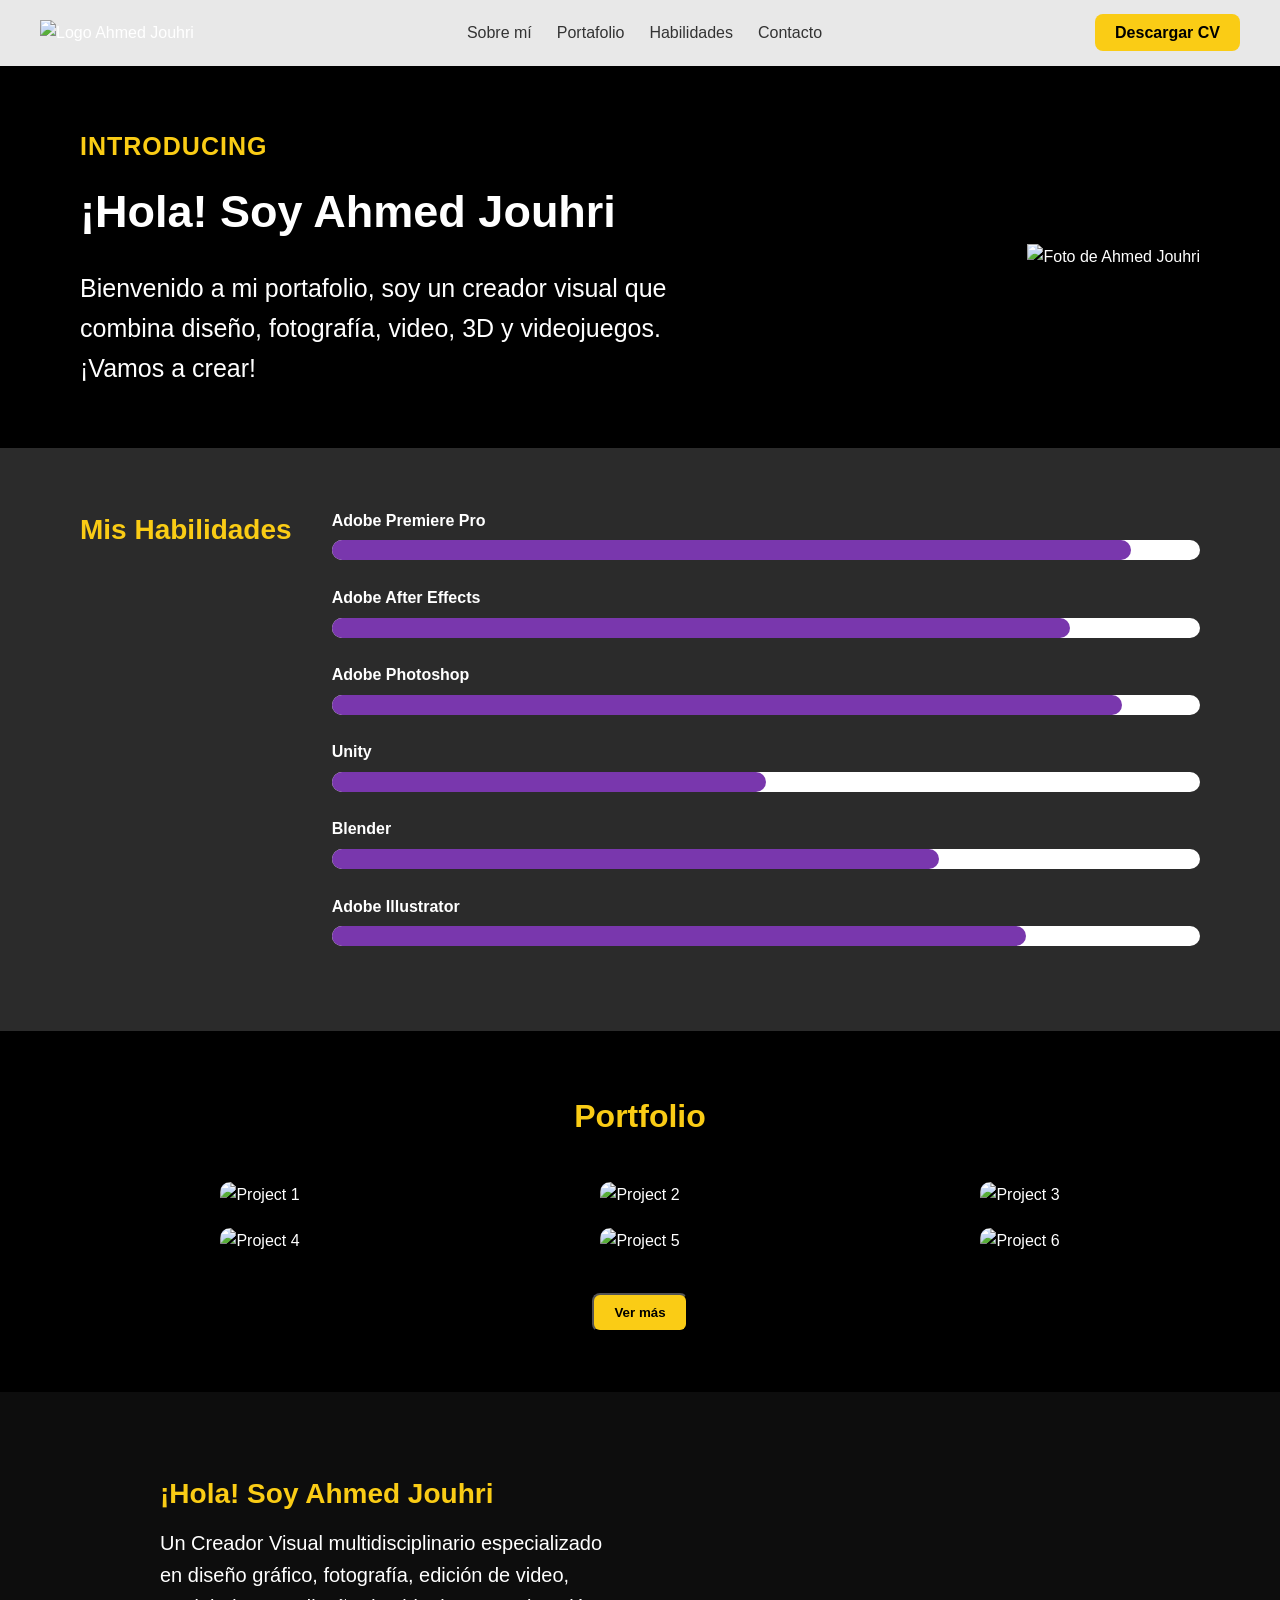
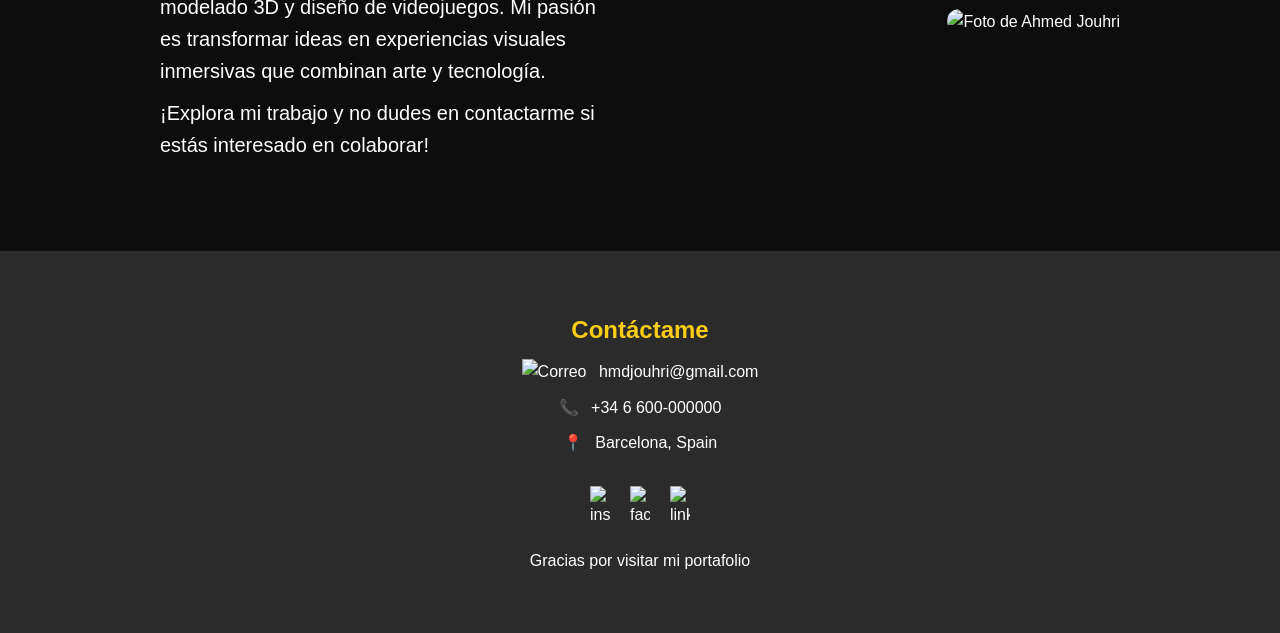
==== index.html @ b2fc61be "mi portfolio" ====
<!DOCTYPE html>
<html lang="es">
<head>
  <meta charset="UTF-8">
  <meta name="viewport" content="width=device-width, initial-scale=1.0">
  <title>Ahmed Jouhri | Portfolio</title>
  <link rel="stylesheet" href="style.css">
</head>
<body>

<header>
  <div class="logo-container">
    <img src="src/Logo Ahmed.png" alt="Logo Ahmed Jouhri" width="120">
  </div>

  <nav class="menu">
    <ul>
      <li><a href="#about">Sobre mí</a></li>
      <li><a href="#portfolio">Portafolio</a></li>
      <li><a href="#skills">Habilidades</a></li>
      <li><a href="#contact">Contacto</a></li>
    </ul>
  </nav>

  <div class="cv-download">
    <a href="src/ahmedjouhriCV.pdf" class="boton-cv" target="_blank">Descargar CV</a>
  </div>
</header>

<section class="hero">
  <div class="hero-text">
    <p class="small-title">Introducing</p>
    <h1>¡Hola! Soy Ahmed Jouhri</h1>
    <p>
      Bienvenido a mi portafolio, soy un creador visual que combina diseño, fotografía, video, 3D y videojuegos. ¡Vamos a crear!
    </p>
  </div>

  <div class="hero-img">
    <img src="src/ahmedFoto.png" alt="Foto de Ahmed Jouhri" width="1000px">
  </div>
</section>

<section id="skills">
  <div class="left">
    <h2>Mis Habilidades</h2>
  </div>

  <div class="right">
    <div class="skill"><span>Adobe Premiere Pro</span><progress value="92" max="100">92%</progress></div>
    <div class="skill"><span>Adobe After Effects</span><progress value="85" max="100">85%</progress></div>
    <div class="skill"><span>Adobe Photoshop</span><progress value="91" max="100">91%</progress></div>
    <div class="skill"><span>Unity</span><progress value="50" max="100">50%</progress></div>
    <div class="skill"><span>Blender</span><progress value="70" max="100">70%</progress></div>
    <div class="skill"><span>Adobe Illustrator</span><progress value="80" max="100">80%</progress></div>
  </div>
</section>

<section id="portfolio">
  <h2>Portfolio</h2>
  <div class="gallery">
    <div class="project"><img src="src/project1.png" alt="Project 1"></div>
    <div class="project"><img src="src/project2.png" alt="Project 2"></div>
    <div class="project"><img src="src/project3.png" alt="Project 3"></div>
    <div class="project"><img src="src/project4.png" alt="Project 4"></div>
    <div class="project"><img src="src/project5.png" alt="Project 5"></div>
    <div class="project"><img src="src/project6.png" alt="Project 6"></div>
  </div>

  <div class="view-more">
    <button>Ver más</button>
  </div>
</section>

<section id="presentacion">
  <div class="presentacion-container">
    <div class="presentacion-texto">
      <h2>¡Hola! Soy Ahmed Jouhri</h2>
      <p>
        Un Creador Visual multidisciplinario especializado en diseño gráfico, fotografía, edición de video, modelado 3D y diseño de videojuegos. Mi pasión es transformar ideas en experiencias visuales inmersivas que combinan arte y tecnología.
      </p>
      <p>
        ¡Explora mi trabajo y no dudes en contactarme si estás interesado en colaborar!
      </p>
    </div>

    <div class="presentacion-imagen">
      <img src="src/AhmedFoto2.jpg" alt="Foto de Ahmed Jouhri" width="350px"> 
    </div>
  </div>
</section>

<section id="contacto">
  <h2>Contáctame</h2>

  <div class="info-contacto">
    <div class="item-contacto">
      <img src="src/email.png" alt="Correo" width="20"> hmdjouhri@gmail.com
    </div>
    <div class="item-contacto"><span>📞</span> +34 6 600-000000</div>
    <div class="item-contacto"><span>📍</span> Barcelona, Spain</div>
  </div>

  <div class="redes-sociales">
    <img src="src/instagram.png" alt="instagram" width="20">
    <img src="src/facebook.png" alt="facebook" width="20">
    <img src="src/linkedin.png" alt="linkedin" width="20">   
  </div>

  <p class="gracias">Gracias por visitar mi portafolio</p>
</section>

</body>
</html>
---- style.css ----
* {
  margin: 0;
  padding: 0;
  box-sizing: border-box;
}

body {
  background-color: #0d0d0d;
  color: #ffffff;
  font-family: 'Poppins', sans-serif;
  line-height: 1.6;
}

a {
  color: inherit;
  text-decoration: none;
}

h1, h2, h3 {
  font-weight: 600;
  margin-bottom: 10px;
}

h2 {
  color: #facc15;
}

button, .boton-cv {
  background-color: #facc15;
  color: #000;
  padding: 10px 20px;
  font-weight: bold;
  cursor: pointer;
  border-radius: 8px;
}

header {
  display: flex;
  justify-content: space-between;
  align-items: center;
  padding: 20px 40px;
  background-color: #E8E8E8;
  box-shadow: 0 2px 8px rgba(0, 0, 0, 0.1);
  position: sticky;
  top: 0;
  z-index: 1000;
}

.logo-container img {
  height: 50px;
  object-fit: contain;
}

.menu ul {
  list-style: none;
  display: flex;
  gap: 25px;
}

.menu ul li a {
  color: #333;
  font-weight: 500;
  transition: color 0.3s ease;
}

.menu ul li a:hover {
  color: #facc15;
}

.hero {
  display: flex;
  align-items: center;
  justify-content: space-between;
  padding: 60px 80px;
  background-color: black;
}

.hero-text {
  max-width: 600px;
}

.hero-text .small-title {
  color: #facc15;
  font-weight: bold;
  text-transform: uppercase;
  margin-bottom: 10px;
  letter-spacing: 1px;
}

.hero-text h1 {
  font-size: 45px;
  margin-bottom: 20px;
  color: white;
}

.hero-text p {
  font-size: 25px;
  line-height: 1.6;
  color: white;
}

#skills {
  display: flex;
  justify-content: space-between;
  align-items: flex-start;
  gap: 40px;
  padding: 60px 80px;
  background-color: #2B2B2B;
}

#skills .left h2 {
  font-size: 28px;
  margin-bottom: 10px;
}

#skills .right {
  flex: 1;
}

.skill {
  margin-bottom: 20px;
}

.skill span {
  display: block;
  font-weight: bold;
  margin-bottom: 6px;
  color: white;
}

.skill progress {
  width: 100%;
  height: 20px;
  appearance: none;
}

.skill progress::-webkit-progress-bar {
  background-color: white;
  border-radius: 10px;
}

.skill progress::-webkit-progress-value {
  background-color: #7937AD;
  border-radius: 10px;
}

#portfolio {
  padding: 60px 80px;
  background-color: black;
  text-align: center;
}

#portfolio h2 {
  font-size: 32px;
  margin-bottom: 40px;
}

.gallery {
  display: grid;
  grid-template-columns: repeat(3, 1fr);
  gap: 20px;
  margin-bottom: 40px;
  max-width: 1500px;
  margin-left: auto;
  margin-right: auto;
}

.gallery .project img {
  width: 100%;
  height: auto;
  border-radius: 10px;
  box-shadow: 0 4px 10px rgba(0, 0, 0, 0.1);
}

.presentacion-container {
  display: flex;
  align-items: center;
  justify-content: space-between;
  gap: 40px;
  max-width: 1000px;
  margin: 60px auto;
  padding: 20px;
}

.presentacion-texto {
  flex: 1;
}

.presentacion-texto h2 {
  font-size: 28px;
  margin-bottom: 10px;
}

.presentacion-texto p {
  font-size: 20px;
  line-height: 1.6;
  margin-bottom: 10px;
}

.presentacion-imagen {
  flex: 1;
  text-align: right;
}

.presentacion-imagen img {
  max-width: 100%;
  height: auto;
  border-radius: 12px;
  box-shadow: 0 4px 12px rgba(0, 0, 0, 0.1);
}

#contacto {
  background-color: #2B2B2B;
  padding: 60px 20px;
  text-align: center;
}

.info-contacto {
  display: flex;
  flex-direction: column;
  gap: 10px;
  align-items: center;
  margin-bottom: 30px;
  font-size: 16px;
}

.item-contacto img,
.item-contacto span {
  margin-right: 8px;
}

.redes-sociales {
  display: flex;
  justify-content: center;
  gap: 20px;
  margin-bottom: 20px;
}
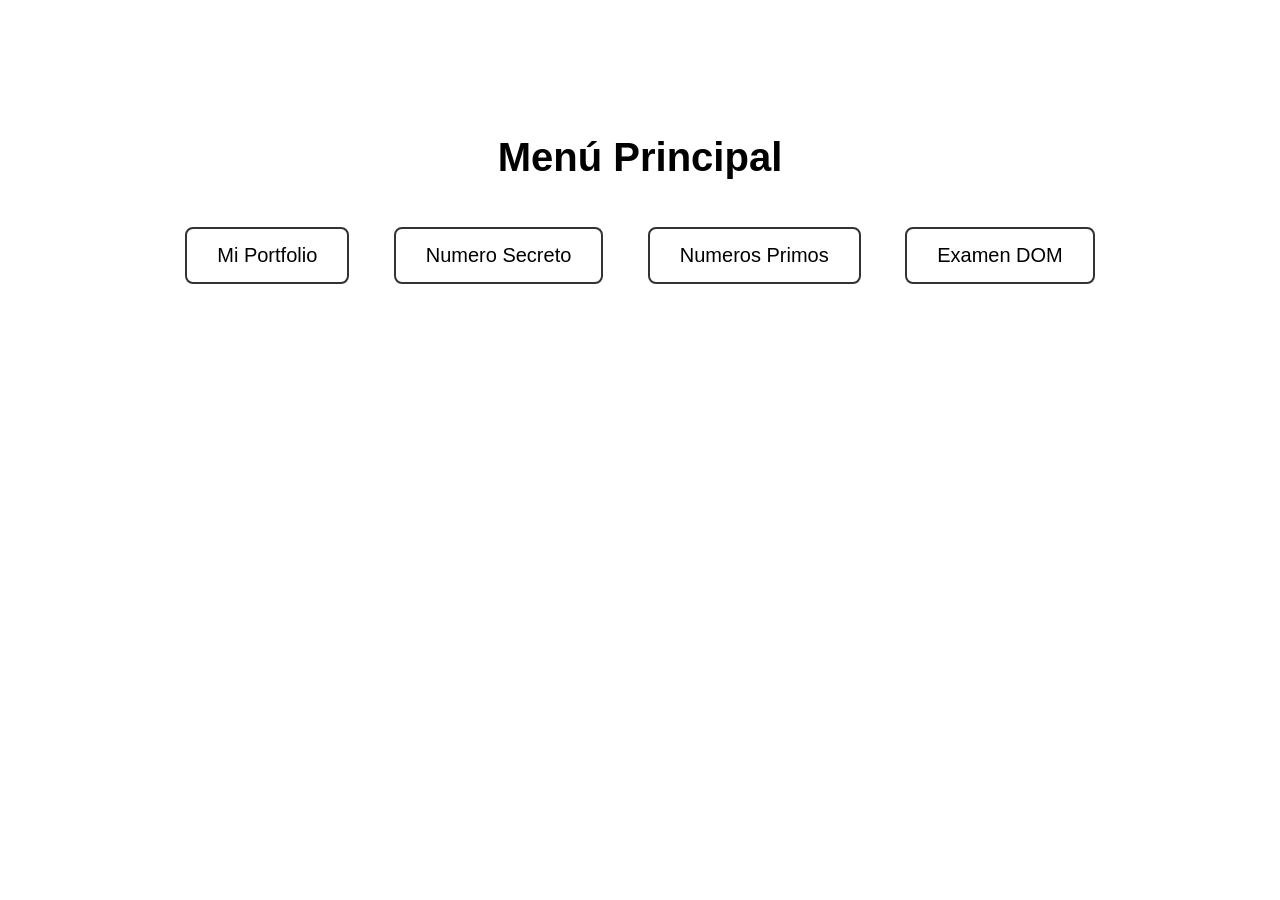
==== commit 61e5bb04: "DOM 09/12" ====
--- a/index.html
+++ b/index.html
@@ -3,112 +3,55 @@
 <head>
   <meta charset="UTF-8">
   <meta name="viewport" content="width=device-width, initial-scale=1.0">
-  <title>Ahmed Jouhri | Portfolio</title>
-  <link rel="stylesheet" href="style.css">
+  <title>Menú Principal</title>
+
+  <style>
+    body {
+      font-family: Arial, sans-serif;
+      text-align: center;
+      padding-top: 100px;
+    }
+
+    h1 {
+      font-size: 40px;
+    }
+
+    .boton {
+      font-size: 20px;
+      padding: 15px 30px;
+      margin: 20px;
+      cursor: pointer;
+      border: 2px solid #333;
+      border-radius: 8px;
+      background-color: white;
+    }
+
+    .boton:hover {
+      background-color: #eee;
+    }
+  </style>
 </head>
+
 <body>
 
-<header>
-  <div class="logo-container">
-    <img src="src/Logo Ahmed.png" alt="Logo Ahmed Jouhri" width="120">
-  </div>
+  <h1>Menú Principal</h1>
 
-  <nav class="menu">
-    <ul>
-      <li><a href="#about">Sobre mí</a></li>
-      <li><a href="#portfolio">Portafolio</a></li>
-      <li><a href="#skills">Habilidades</a></li>
-      <li><a href="#contact">Contacto</a></li>
-    </ul>
-  </nav>
+  <!-- زر فتح صفحة البورتفوليو -->
+  <button class="boton" onclick="location.href='mi-portfolio/index.html'">
+    Mi Portfolio
+  </button>
 
-  <div class="cv-download">
-    <a href="src/ahmedjouhriCV.pdf" class="boton-cv" target="_blank">Descargar CV</a>
-  </div>
-</header>
+  <button class="boton" onclick="location.href='ejercicios/numero-secreto/index.html'">
+    Numero Secreto
+  </button>
 
-<section class="hero">
-  <div class="hero-text">
-    <p class="small-title">Introducing</p>
-    <h1>¡Hola! Soy Ahmed Jouhri</h1>
-    <p>
-      Bienvenido a mi portafolio, soy un creador visual que combina diseño, fotografía, video, 3D y videojuegos. ¡Vamos a crear!
-    </p>
-  </div>
+  <button class="boton" onclick="location.href='ejercicios/numeros-primos/index.html'">
+    Numeros Primos
+  </button>
+  <button class="boton" onclick="location.href='dom-examen/index.html'">
+  Examen DOM
+</button>
 
-  <div class="hero-img">
-    <img src="src/ahmedFoto.png" alt="Foto de Ahmed Jouhri" width="1000px">
-  </div>
-</section>
-
-<section id="skills">
-  <div class="left">
-    <h2>Mis Habilidades</h2>
-  </div>
-
-  <div class="right">
-    <div class="skill"><span>Adobe Premiere Pro</span><progress value="92" max="100">92%</progress></div>
-    <div class="skill"><span>Adobe After Effects</span><progress value="85" max="100">85%</progress></div>
-    <div class="skill"><span>Adobe Photoshop</span><progress value="91" max="100">91%</progress></div>
-    <div class="skill"><span>Unity</span><progress value="50" max="100">50%</progress></div>
-    <div class="skill"><span>Blender</span><progress value="70" max="100">70%</progress></div>
-    <div class="skill"><span>Adobe Illustrator</span><progress value="80" max="100">80%</progress></div>
-  </div>
-</section>
-
-<section id="portfolio">
-  <h2>Portfolio</h2>
-  <div class="gallery">
-    <div class="project"><img src="src/project1.png" alt="Project 1"></div>
-    <div class="project"><img src="src/project2.png" alt="Project 2"></div>
-    <div class="project"><img src="src/project3.png" alt="Project 3"></div>
-    <div class="project"><img src="src/project4.png" alt="Project 4"></div>
-    <div class="project"><img src="src/project5.png" alt="Project 5"></div>
-    <div class="project"><img src="src/project6.png" alt="Project 6"></div>
-  </div>
-
-  <div class="view-more">
-    <button>Ver más</button>
-  </div>
-</section>
-
-<section id="presentacion">
-  <div class="presentacion-container">
-    <div class="presentacion-texto">
-      <h2>¡Hola! Soy Ahmed Jouhri</h2>
-      <p>
-        Un Creador Visual multidisciplinario especializado en diseño gráfico, fotografía, edición de video, modelado 3D y diseño de videojuegos. Mi pasión es transformar ideas en experiencias visuales inmersivas que combinan arte y tecnología.
-      </p>
-      <p>
-        ¡Explora mi trabajo y no dudes en contactarme si estás interesado en colaborar!
-      </p>
-    </div>
-
-    <div class="presentacion-imagen">
-      <img src="src/AhmedFoto2.jpg" alt="Foto de Ahmed Jouhri" width="350px"> 
-    </div>
-  </div>
-</section>
-
-<section id="contacto">
-  <h2>Contáctame</h2>
-
-  <div class="info-contacto">
-    <div class="item-contacto">
-      <img src="src/email.png" alt="Correo" width="20"> hmdjouhri@gmail.com
-    </div>
-    <div class="item-contacto"><span>📞</span> +34 6 600-000000</div>
-    <div class="item-contacto"><span>📍</span> Barcelona, Spain</div>
-  </div>
-
-  <div class="redes-sociales">
-    <img src="src/instagram.png" alt="instagram" width="20">
-    <img src="src/facebook.png" alt="facebook" width="20">
-    <img src="src/linkedin.png" alt="linkedin" width="20">   
-  </div>
-
-  <p class="gracias">Gracias por visitar mi portafolio</p>
-</section>
 
 </body>
 </html>
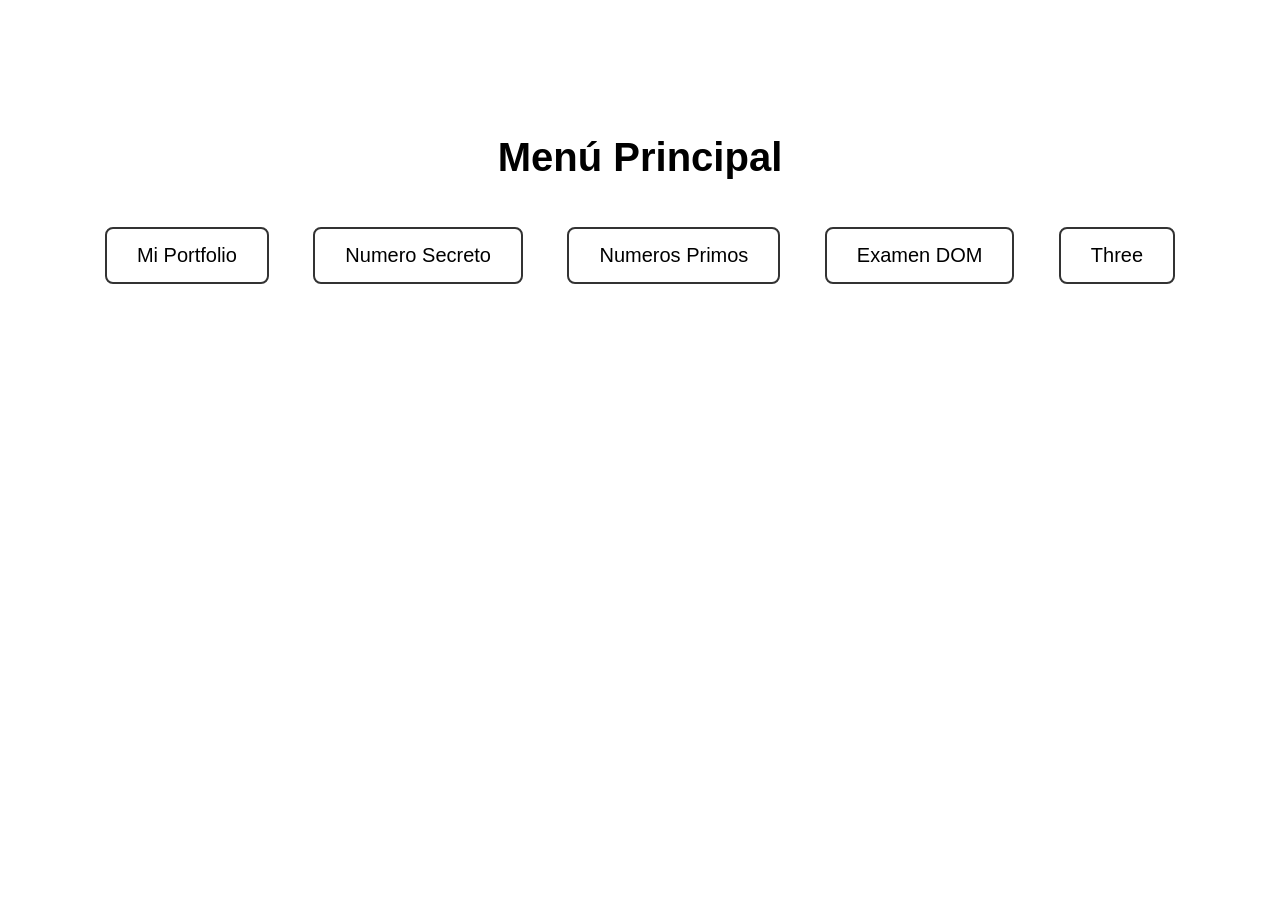
==== commit 4eb14542: "Three 13-01-26" ====
--- a/index.html
+++ b/index.html
@@ -50,7 +50,12 @@
   </button>
   <button class="boton" onclick="location.href='dom-examen/index.html'">
   Examen DOM
-</button>
+  </button>
+
+  <button class="boton" onclick="location.href='Three/three.html'">
+  Three 
+  </button>
+
 
 
 </body>
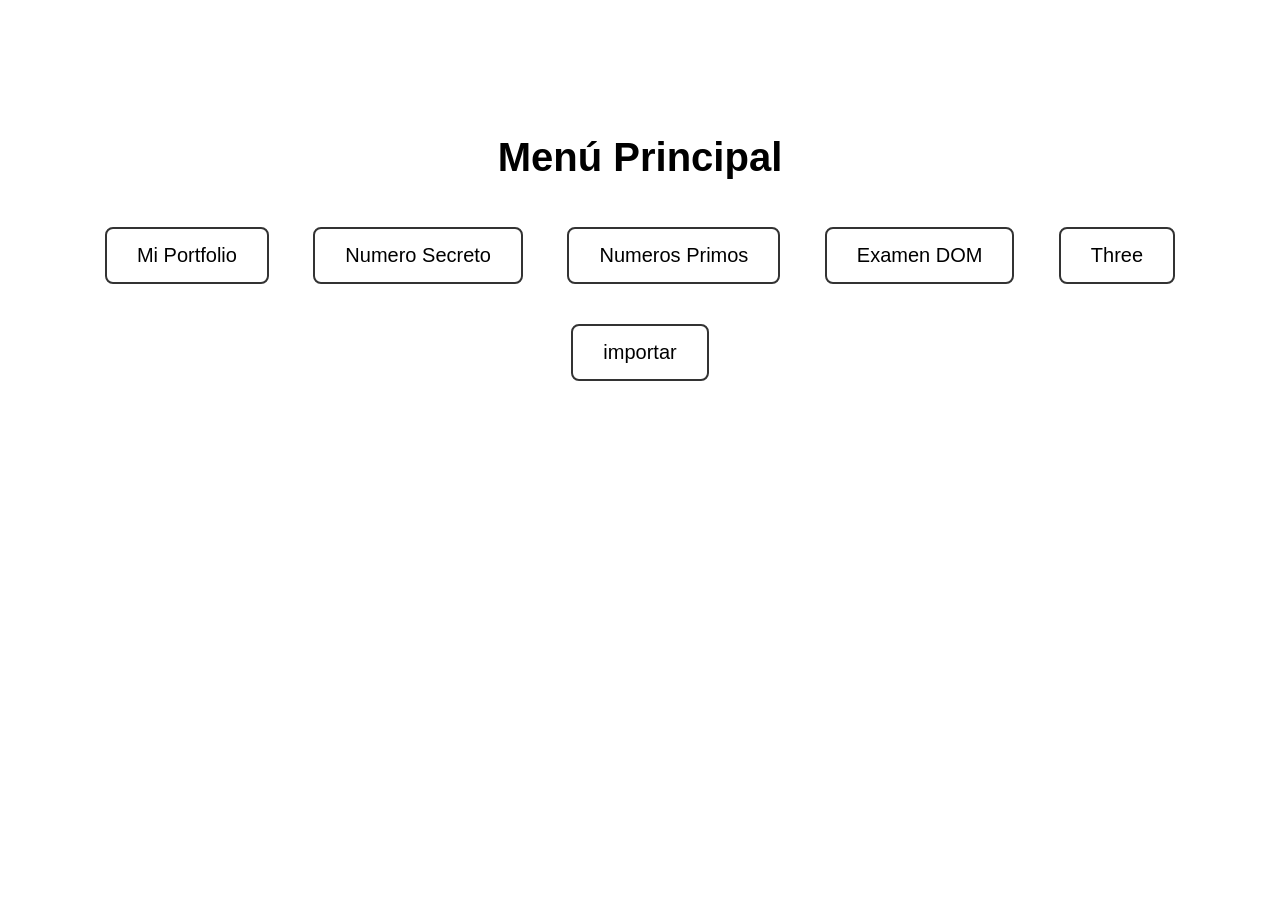
==== commit 47786e69: "importar 21-01-26" ====
--- a/index.html
+++ b/index.html
@@ -56,6 +56,11 @@
   Three 
   </button>
 
+   <button class="boton" onclick="location.href='Importar/index.html'">
+importar  </button>
+
+
+
 
 
 </body>
